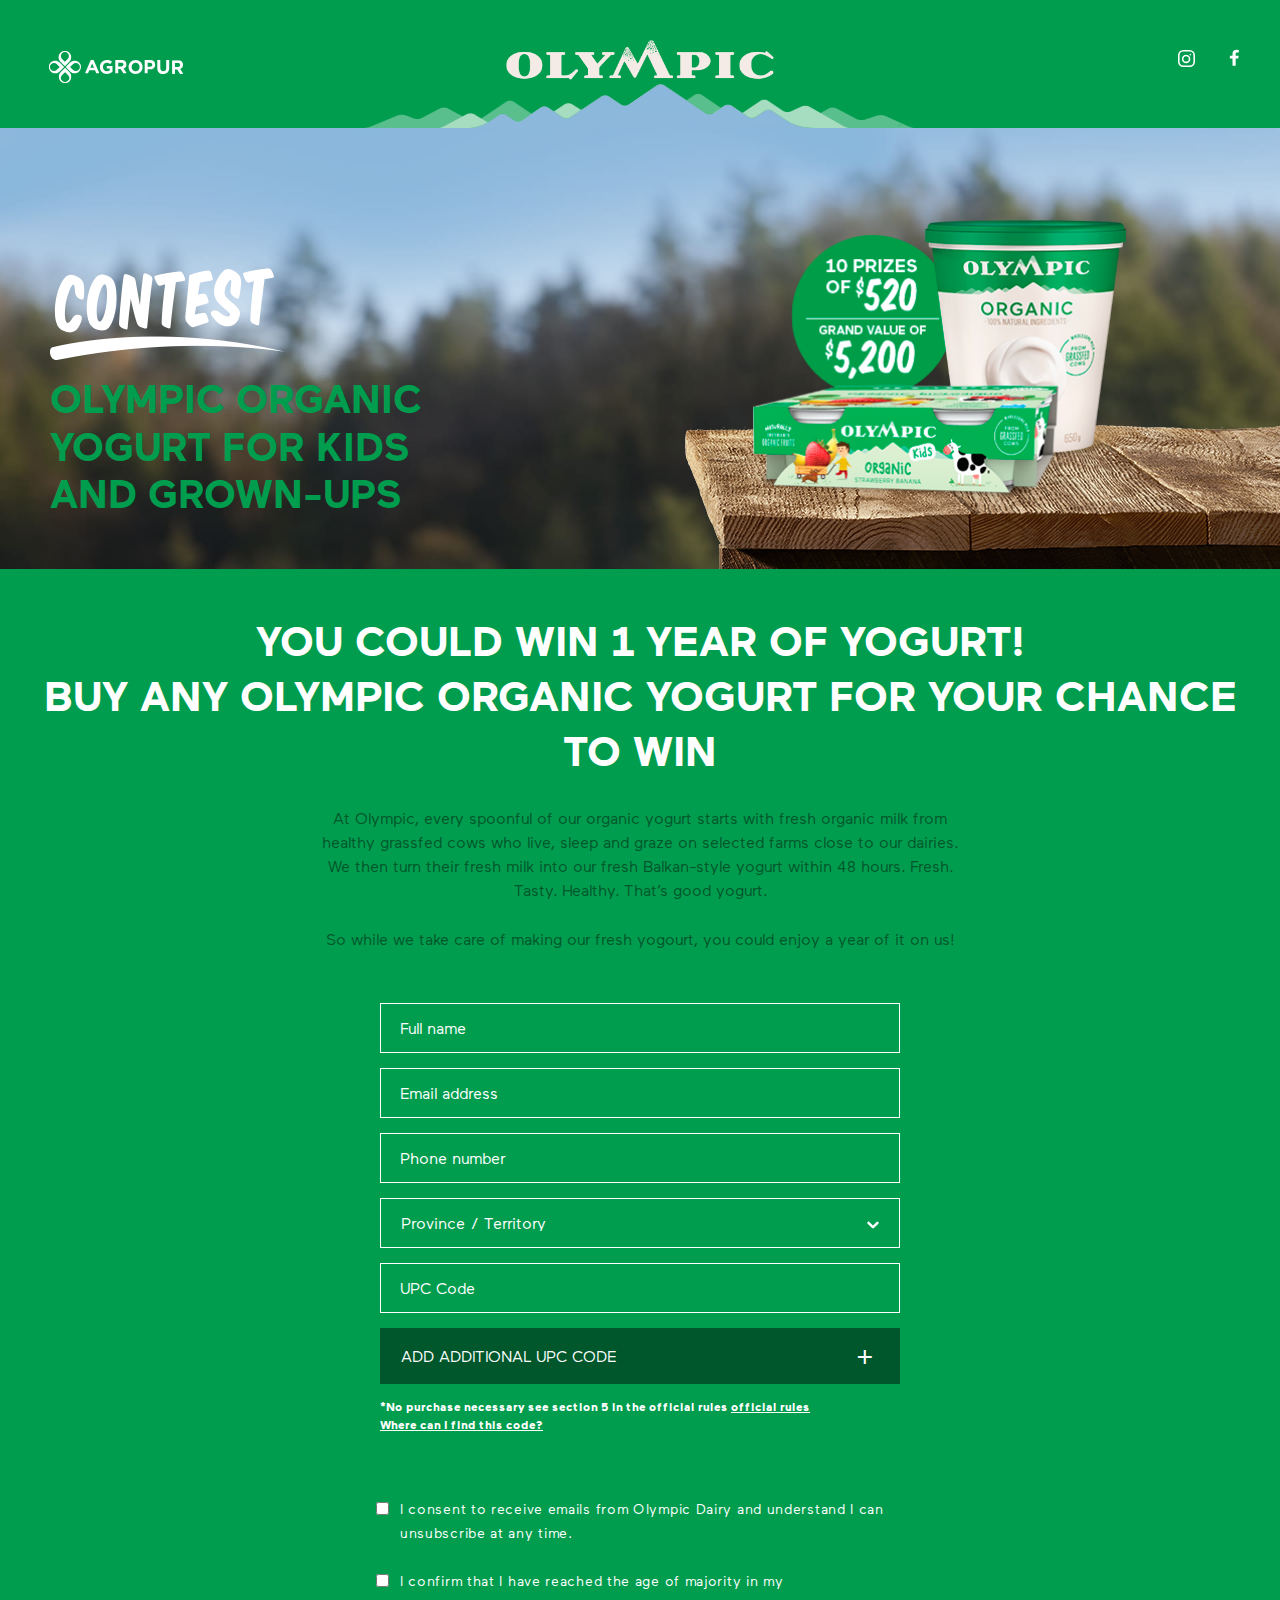
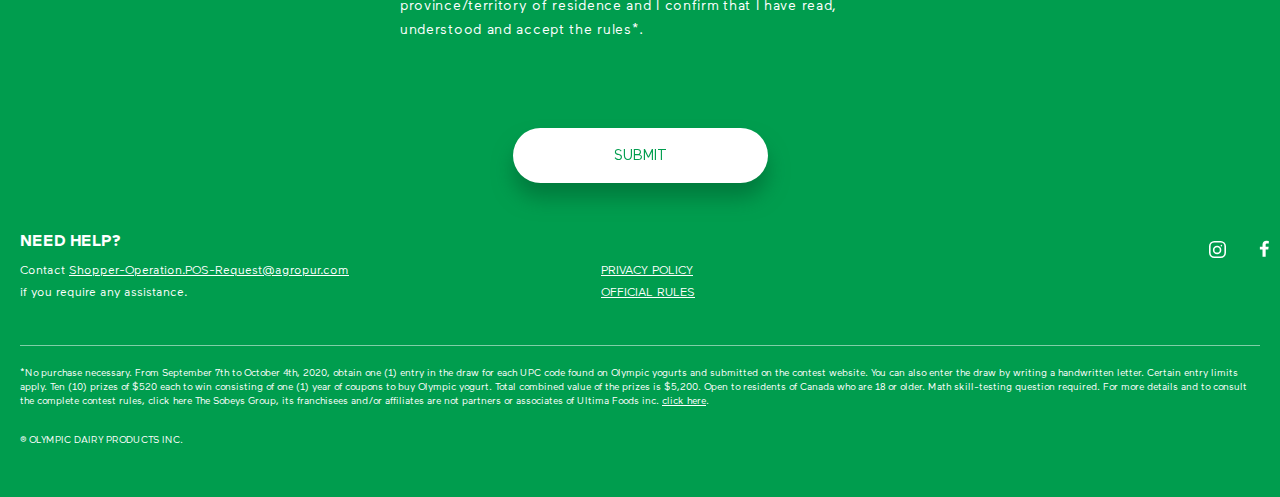
==== index.html @ 2773950c "update =)" ====
<!DOCTYPE html>
<html lang="en">
  <head>
  <!-- Global site tag (gtag.js) - Google Analytics -->
  <script async src="https://www.googletagmanager.com/gtag/js?id=UA-141666870-2"></script>
  <script>
    window.dataLayer = window.dataLayer || [];
    function gtag(){dataLayer.push(arguments);}
    gtag('js', new Date());

    gtag('config', 'UA-141666870-2');
  </script>

  <meta charset="utf-8">
  <meta http-equiv="X-UA-Compatible" content="IE=edge"/>
  <meta name="viewport" content="width=device-width, initial-scale=1"/>
  <meta name="description" content="You could win 1 year of yogurt!">
  <title>Olympic Organic - Win 1 year of yogurt!</title>

  <meta property="og:title" content="You could win 1 year of yogurt!"/>
  <meta property="og:description" content="Olympic Organic - Win 1 year of yogurt!"/>
  <meta property="og:url" content="">
  <meta property="og:type" content="article"/>
  <meta property="og:site_name" content="Olympic Organic - Win 1 year of yogurt!"/>
  <meta name="twitter:card" content="summary" />

  <link rel="stylesheet" href="./css/app.css"/>
  <link rel="icon" type="image/x-icon" href="./img/favicon.ico?v2"/>




  <script src="https://oss.maxcdn.com/html5shiv/3.7.3/html5shiv.min.js"></script>
  <script src="https://oss.maxcdn.com/respond/1.4.2/respond.min.js"></script>
  <script src="https://www.google.com/recaptcha/api.js?hl=en" async defer></script>

</head>


  <body>
    <section class="header-wrapper">

  <div class="header-content-wrapper">
    <div class="content header-content">
      <div class="logo-agropur">
        <svg
  width="192"
  height="46"
  xmlns="http://www.w3.org/2000/svg"
  xmlns:xlink="http://www.w3.org/1999/xlink"
>
  <defs>
    <path id="a" d="M.136.034h18.186V22H.136z"/>
    <path id="c" d="M.085.358h15.8v19.558H.085z"/>
  </defs>
  <g fill="none" fill-rule="evenodd">
    <path d="M43.331 16.636c-3.559-3.515-9.329-3.515-12.887 0L24 23l6.444 6.364c3.558 3.515 9.328 3.515 12.887 0a8.922 8.922 0 0 0 0-12.728m-8.832 10.438L30.375 23l4.124-4.073c2.278-2.25 5.972-2.25 8.25 0a5.71 5.71 0 0 1 0 8.147c-2.278 2.25-5.972 2.25-8.25 0M16.636 2.669c-3.515 3.559-3.515 9.329 0 12.887L23 22l6.364-6.444c3.515-3.559 3.515-9.328 0-12.887a8.922 8.922 0 0 0-12.728 0M27.074 11.5L23 15.625l-4.073-4.124c-2.25-2.278-2.25-5.972 0-8.25a5.71 5.71 0 0 1 8.147 0c2.25 2.278 2.25 5.97 0 8.249M2.669 29.364c3.559 3.515 9.329 3.515 12.887 0L22 23l-6.444-6.364c-3.558-3.515-9.328-3.515-12.887 0a8.921 8.921 0 0 0 0 12.728m8.832-10.438L15.625 23l-4.124 4.073c-2.278 2.25-5.972 2.25-8.25 0a5.71 5.71 0 0 1 0-8.147c2.278-2.25 5.972-2.25 8.25 0" fill="#FEFEFE"/>
    <g transform="translate(14 24)">
      <mask id="b" fill="#fff">
        <use xlink:href="#a"/>
      </mask>
      <path d="M15.658 19.335a9.102 9.102 0 0 0 0-12.867L9.23.034l-6.43 6.434a9.102 9.102 0 0 0 0 12.867 9.088 9.088 0 0 0 12.86 0M5.112 10.517L9.23 6.4l4.115 4.118a5.827 5.827 0 0 1 0 8.237 5.818 5.818 0 0 1-8.23 0 5.827 5.827 0 0 1 0-8.237" fill="#FEFEFE" mask="url(#b)"/>
    </g>
    <path d="M64.018 13L71.96 31.33a.483.483 0 0 1-.452.671h-3.705l-1.77-4.26h-8.179L56.087 32h-3.595a.483.483 0 0 1-.452-.671L59.982 13h4.036zm.495 11.049l-2.567-6.161-2.572 6.16h5.14zM73 23.055V23C73 17.504 77.183 13 82.904 13c3.402 0 5.453.941 7.422 2.654l-2.317 2.858a.475.475 0 0 1-.67.067c-1.315-1.055-2.57-1.657-4.569-1.657-3.023 0-5.425 2.737-5.425 6.023V23c0 3.538 2.375 6.133 5.722 6.133 1.51 0 2.86-.386 3.912-1.16V25.21h-4.182v-3.673H91v8.397C89.057 31.62 86.385 33 82.93 33 77.05 33 73 28.773 73 23.055M95 13h8.691c2.417 0 4.291.678 5.54 1.926 1.06 1.06 1.63 2.552 1.63 4.344v.055c0 3.065-1.656 4.993-4.075 5.887l4.129 6.033c.22.32-.01.755-.399.755h-3.973l-4.074-6.08h-3.287V32H95V13zm8.418 9.23c2.039 0 3.205-1.086 3.205-2.689v-.054c0-1.79-1.25-2.715-3.285-2.715h-4.156v5.457h4.236zM114 23.055V23c0-5.495 4.22-9.999 10.027-9.999 5.807 0 9.973 4.448 9.973 9.945V23C134 28.498 129.78 33 123.972 33c-5.805 0-9.972-4.449-9.972-9.945m15.672 0V23c0-3.314-2.364-6.077-5.7-6.077-3.332 0-5.644 2.707-5.644 6.023V23c0 3.316 2.364 6.077 5.699 6.077 3.334 0 5.645-2.707 5.645-6.02M137 13h7.743c4.522 0 7.257 2.687 7.257 6.569v.053c0 4.398-3.412 6.678-7.664 6.678h-3.166V32H137V13zm7.473 9.58c2.085 0 3.302-1.249 3.302-2.876v-.055c0-1.873-1.3-2.877-3.384-2.877h-3.221v5.809h3.303zM155 24.253V13h4.292v11.139c0 3.207 1.588 4.867 4.208 4.867 2.621 0 4.207-1.603 4.207-4.727V13H172v11.11c0 5.965-3.315 8.89-8.554 8.89-5.243 0-8.446-2.954-8.446-8.747" fill="#FEFEFE"/>
    <g transform="translate(176 13)">
        <mask id="d" fill="#fff">
          <use xlink:href="#c"/>
        </mask>
      <path d="M.085.358h8.582c2.387 0 4.238.698 5.473 1.982 1.046 1.091 1.609 2.628 1.609 4.472v.057c0 3.155-1.635 5.14-4.024 6.06l4.076 6.21c.217.33-.01.777-.394.777h-3.922l-4.026-6.259H4.213v6.26H.085V.357zm8.314 9.5c2.013 0 3.165-1.117 3.165-2.767v-.055c0-1.844-1.236-2.795-3.245-2.795H4.213V9.86H8.4z" fill="#FEFEFE" mask="url(#d)"/>
    </g>
  </g>
</svg>

      </div>

      <img
        class="hero-logo"
        src="./img/logo-olympic.png"
        alt="Olympic logo"
      >

      <div class="hero-nav">
        <a
          class="icon-ig"
          href="https://www.instagram.com/olympic_dairy/?hl=en"
          target="_blank"
        >
          <svg
  width="100%"
  height="100%"
  viewBox="0 0 32 32"
  preserveAspectRatio="xMaxYMax"
>
  <defs>
    <style>
      .white{ fill:#fff; }
    </style>
  </defs>
  <path class="white" d="M19.69,8H13.31A5.31,5.31,0,0,0,8,13.31v6.38A5.31,5.31,0,0,0,13.31,25h6.38A5.31,5.31,0,0,0,25,19.69V13.31A5.31,5.31,0,0,0,19.69,8Zm3.72,11.69a3.74,3.74,0,0,1-3.72,3.72H13.31a3.74,3.74,0,0,1-3.72-3.72V13.31a3.74,3.74,0,0,1,3.72-3.72h6.38a3.74,3.74,0,0,1,3.72,3.72Z"/>
  <path class="white" d="M16.11,12.64a4.25,4.25,0,1,0,4.25,4.25A4.25,4.25,0,0,0,16.11,12.64Zm0,6.9a2.66,2.66,0,1,1,2.66-2.65A2.65,2.65,0,0,1,16.11,19.54Z"/>
  <circle class="white" cx="20.36" cy="12.64" r="0.77"/>
</svg>

        </a>
        <a
          class="icon-fb"
          href="https://www.facebook.com/OlympicDairy"
          target="_blank"
        >
          <svg
  width="100%"
  height="100%"
  viewBox="0 0 32 32"
  preserveAspectRatio="xMaxYMax"
>
  <defs>
    <style>
      .white { fill:#fff; fill-rule:evenodd; }
    </style>
  </defs>
  <path class="white" d="M20.8,7.9v2.54H19.18c-1.27,0-1.51.56-1.51,1.38v1.82h3l-.41,2.85H17.67v7.29H14.51v-7.3H11.88V13.64h2.63v-2.1c0-2.43,1.6-3.76,3.94-3.76a20.89,20.89,0,0,1,2.35.12Z"/>
</svg>

        </a>
      </div>
    </div>
  </div>


  <div class="content">

    <div
      class="k-thx-bye d-none"
      data-confirmation
    >
      <h1 class="confirmation-heading">
        <img
          class="thank-you-raster"
          src="./img/hero-thank-you.png"
          alt="Thank you for your entry"
        />
      </h1>
      <div class="confirmation-subheading">
        Your inscription is being submitted. Good luck!
      </div>
      <a
        class="agropur-btn discover-cta"
        href="https://www.olympicdairy.com/home"
      >
        Purchase more Olympic Organic yogurt for even more chances to win
      </a>
    </div>

  </div>


  <div class="products-display">

    <div data-toggle class="hero-wrapper">
      <h1 class="hero-heading">
        <img
          class="hero-heading-img"
          src="./img/hero-banner-heading01.png"
          alt="olympic organic yogurt for kids and grown-ups"
        >
        <span>
          olympic organic yogurt for kids and grown-ups
        </span>
      </h1>
    </div>
    <div class="yogurt-pots-container">
      <img
        class="yogurt-pots"
        src="./img/hero-banner-products02.png"
        alt="Pots of Olympic yogurt aligned on wooden planks"
      />
      <div class="planks"></div>
    </div>
  </div>

</section>


    <section class="content tagline-container" data-toggle>
  <div class="tagline tagline-01">
    YOU COULD WIN 1 YEAR OF YOGURT!
  </div>
  <div class="tagline tagline-02">
    BUY ANY OLYMPIC ORGANIC YOGURT FOR YOUR CHANCE TO WIN
  </div>
  <div class="tagline tagline-03">

  </div>


  <p class="long-tagline">
    At Olympic, every spoonful of our organic yogurt starts with fresh organic milk from healthy grassfed cows who live, sleep and graze on selected farms close to our dairies. We then turn their fresh milk into our fresh Balkan-style yogurt within 48 hours. Fresh. Tasty. Healthy. That’s good yogurt.
  </p>
   <p class="long-tagline">
    So while we take care of making our fresh yogourt, you could enjoy a year of it on us!
  </p>
  <p class="long-tagline long-tagline-01">

  </p>
  <p class="long-tagline long-tagline-02">

  </p>
</section>


    <section class="content form-wrapper" data-toggle>
      <div class="form container">
        <form
  id="contestForm"
  name="olympicContestForm"
  class="validate"
  autocomplete="off"
  action="/"
  method="POST"
  data-num-upc-fields-visible="1"
  data-netlify-recaptcha="true"
  data-netlify="true"
>

  <fieldset class="form-group col-12 p-md-0">
    <input
      type="text"
      id="fullName"
      name="fullName"
      class="form-control"
      required
    >
    <label class="form-control-placeholder" for="fullName">Full name</label>
  </fieldset>



  <fieldset class="form-group col-12 p-md-0">
    <input
      type="email"
      id="emailAddress"
      name="emailAddress"
      class="form-control email"
      required
    >
    <label class="form-control-placeholder" for="emailAddress">Email address</label>
  </fieldset>



  <fieldset class="form-group col-12 p-md-0">
    <input
      type="text"
      id="phoneNumber"
      name="phoneNumber"
      class="form-control"
      pattern="^[\+]?[(]?[0-9]{3}[)]?[-\s\.]?[0-9]{3}[-\s\.]?[0-9]{4,6}$"
      title="Invalid phone number"
      required
    >
    <label class="form-control-placeholder" for="phoneNumber">Phone number</label>
  </fieldset>



  <fieldset class="form-group col-12 p-md-0">
    <select
      id="provinceName"
      name="province"
      class="form-control province-select"
      required
    >
      <option selected="selected" disabled="disabled" value="">
        Province / Territory
      </option>
      <option value="AB">Alberta</option>
      <option value="BC">British Columbia</option>
      <option value="MB">Manitoba</option>
      <option value="NB">New Brunswick</option>
      <option value="NL">Newfoundland and Labrador</option>
      <option value="NS">Nova Scotia</option>
      <option value="ON">Ontario</option>
      <option value="PE">Prince Edward Island</option>
      <option value="SK">Saskatchewan</option>
      <option value="NT">Northwest Territories</option>
      <option value="NU">Nunavut</option>
      <option value="YT">Yukon</option>
      <option value="QC">Quebec</option>
    </select>
  </fieldset>



  <fieldset class="form-group col-12 p-md-0">
    <input
      type="text"
      id="upcCode0"
      name="upcCode0"
      class="form-control upc-code-input"
      required
      aria-describedby="upcDescription"
    >
    <label
      class="form-control-placeholder"
      for="upcCode0"
    >UPC Code</label>
    <div id="upcDescription" class="sr-only">The UPC code is located on the packaging of your Olympic Organic product as seen in the image below.  The exact location may vary based on the item of purchase. Simply copy all 12 numbers into the entry form.</div>
  </fieldset>



  <div
    id="additionalUpcContainer"
    class="form-group col-12 p-md-0"
  >
    <fieldset
      class="form-group col-12 p-x-0 mt4 hidden-upc"
      id="hiddenUPC1"
    >
      <input
        type="text"
        id="upcCode1"
        name="upcCode1"
        class="form-control upc-code-input"
        aria-describedby="upcDescription"
      >
      <label
        class="form-control-placeholder"
        for="upcCode1"
      >Additional UPC Code #1</label>
    </fieldset>
    <fieldset
      class="form-group col-12 p-x-0 mt4 hidden-upc"
      id="hiddenUPC2"
    >
      <input
        type="text"
        id="upcCode2"
        name="upcCode2"
        class="form-control upc-code-input"
        aria-describedby="upcDescription"
      >
      <label
        class="form-control-placeholder"
        for="upcCode2"
      >Additional UPC Code #2</label>
    </fieldset>
    <fieldset
      class="form-group col-12 p-x-0 mt4 hidden-upc"
      id="hiddenUPC3"
    >
      <input
        type="text"
        id="upcCode3"
        name="upcCode3"
        class="form-control upc-code-input"
        aria-describedby="upcDescription"
      >
      <label
        class="form-control-placeholder"
        for="upcCode3"
      >Additional UPC Code #3</label>
    </fieldset>
  </div>
  <fieldset
    class="form-group col-12 p-md-0"
    id="addUpcCodeContainer"
  >
    <button
      type="button"
      id="addUpcCode"
      class="btn agropur-btn add-upc-code-btn"
    >
      <span class="label">Add additional UPC code</span>
      <span class="plus-icon">+</span>
    </button>
  </fieldset>



  <div class="form-group col-12 p-md-0 additional-help">
    <div
      id="upcCodeHelp"
      class="no-purchase-necessary"
    >
      *No purchase necessary see section 5 in the official rules
      <a href="/files/olympic-contest-rules-en.pdf">official rules</a>
    </div>
    <div
      tabindex="0"
      class="help-message"
      data-toggle="tooltip"
      data-placement="bottom"
      title="The UPC code is located on the packaging of your Olympic Organic product as seen in the image below.  The exact location may vary based on the item of purchase. Simply copy all 12 numbers into the entry form. <br><div class='text-center pt-3'><img src='./img/upc.png' /></span> "
    >Where can I find this code?</div>
  </div>



  <div class="captcha-container">
    <div
      id="gRecaptcha"
      class="g-recaptcha"
      data-sitekey="6Lf3IbAUAAAAAP-q4TpZBT5dZRCLkTZSFWK0sGec"
      data-theme="dark"
    ></div>
    <div class="captcha-error error-message">
      This field is required
    </div>
  </div>



  <fieldset class="check-container col-12 px-md-0">

    <div class="form-check">
      <input
        type="checkbox"
        id="subscribeCheck"
        name="subscribeCheck"
        value="true"
        class="form-check-input"
      />
      <label class="form-check-label" for="subscribeCheck">
        I consent to receive emails from Olympic Dairy and understand I can unsubscribe at any time.
      </label>
    </div>



    <div class="form-check">
      <input
        type="checkbox"
        id="rulesCheck"
        name="rulesCheck"
        value="true"
        class="form-check-input"
        required
      />
      <label class="form-check-label" for="rulesCheck">
        I confirm that I have reached the age of majority in my province/territory of residence and I confirm that I have read, understood and accept the rules*.
      </label>
    </div>

  </fieldset>



  <input
    class="hidden"
    type="text"
    id="language"
    name="language"
    value="en"
  />



  <div class="form-group col-12 p-md-0 submit-entry-container">
    <button
      type="submit"
      id="submitEntry"
      class="btn agropur-btn"
    >Submit</button>
  </div>

</form>

      </div>
    </section>

    <footer class="footer-wrapper">
  <div class="content">

    <div class="footer-nav">


      <div class="footer-column col-40-percent need-help-col">
        <h2 class="need-help-heading">Need help?</h2>
        <small class="need-help-text">
          <span>Contact <a href="mailto:Shopper-Operation.POS-Request@agropur.com">Shopper-Operation.POS-Request@agropur.com</a></span>
          <span>if you require any assistance.</span>
        </small>
      </div>



      <div class="footer-column col-40-percent admin-links">
        <ul class="link-list">
          <li class="list-item">
            <a href="https://www.olympicdairy.com/privacy" class="footer-link" target="_blank">Privacy Policy</a>
          </li>
          <li class="list-item">
            <a href="/files/olympic-contest-rules-en.pdf" class="footer-link">Official Rules</a>
          </li>
        </ul>
      </div>



      <div class="footer-column col-20-percent social-col">
        <ul class="link-list">
          <li class="list-item">
            <a
              href="https://www.instagram.com/olympic_dairy/?hl=en"
              target="_blank"
              class="social-link"
            >
              <svg
  width="100%"
  height="100%"
  viewBox="0 0 32 32"
  preserveAspectRatio="xMaxYMax"
>
  <defs>
    <style>
      .white{ fill:#fff; }
    </style>
  </defs>
  <path class="white" d="M19.69,8H13.31A5.31,5.31,0,0,0,8,13.31v6.38A5.31,5.31,0,0,0,13.31,25h6.38A5.31,5.31,0,0,0,25,19.69V13.31A5.31,5.31,0,0,0,19.69,8Zm3.72,11.69a3.74,3.74,0,0,1-3.72,3.72H13.31a3.74,3.74,0,0,1-3.72-3.72V13.31a3.74,3.74,0,0,1,3.72-3.72h6.38a3.74,3.74,0,0,1,3.72,3.72Z"/>
  <path class="white" d="M16.11,12.64a4.25,4.25,0,1,0,4.25,4.25A4.25,4.25,0,0,0,16.11,12.64Zm0,6.9a2.66,2.66,0,1,1,2.66-2.65A2.65,2.65,0,0,1,16.11,19.54Z"/>
  <circle class="white" cx="20.36" cy="12.64" r="0.77"/>
</svg>

            </a>
          </li>
          <li class="list-item">
            <a
              href="https://www.facebook.com/OlympicDairy"
              target="_blank"
              class="social-link"
            >
              <svg
  width="100%"
  height="100%"
  viewBox="0 0 32 32"
  preserveAspectRatio="xMaxYMax"
>
  <defs>
    <style>
      .white { fill:#fff; fill-rule:evenodd; }
    </style>
  </defs>
  <path class="white" d="M20.8,7.9v2.54H19.18c-1.27,0-1.51.56-1.51,1.38v1.82h3l-.41,2.85H17.67v7.29H14.51v-7.3H11.88V13.64h2.63v-2.1c0-2.43,1.6-3.76,3.94-3.76a20.89,20.89,0,0,1,2.35.12Z"/>
</svg>

            </a>
          </li>
        </ul>
      </div>


    </div>

    <div class="footer-small-print-container">
      <small class="footer-small-print">
         *No purchase necessary. From September 7th to October 4th, 2020, obtain one (1) entry in the draw for each UPC code found on Olympic yogurts and submitted on the contest website. You can also enter the draw by writing a handwritten letter. Certain entry limits apply. Ten (10) prizes of $520 each to win consisting of one (1) year of coupons to buy Olympic yogurt. Total combined value of the prizes is $5,200. Open to residents of Canada who are 18 or older. Math skill-testing question required. For more details and to consult the complete contest rules, click here The Sobeys Group, its franchisees and/or affiliates are not partners or associates of Ultima Foods inc. <a href="/files/olympic-contest-rules-en.pdf">click here</a>.
      </small>
      <small class="footer-copyrights">
        ® Olympic Dairy Products Inc.
      </small>
    </div>

  </div>
</footer>


    <script src="./js/vendor.js"></script>
    <script src="./js/app.js"></script>
  </body>
</html>
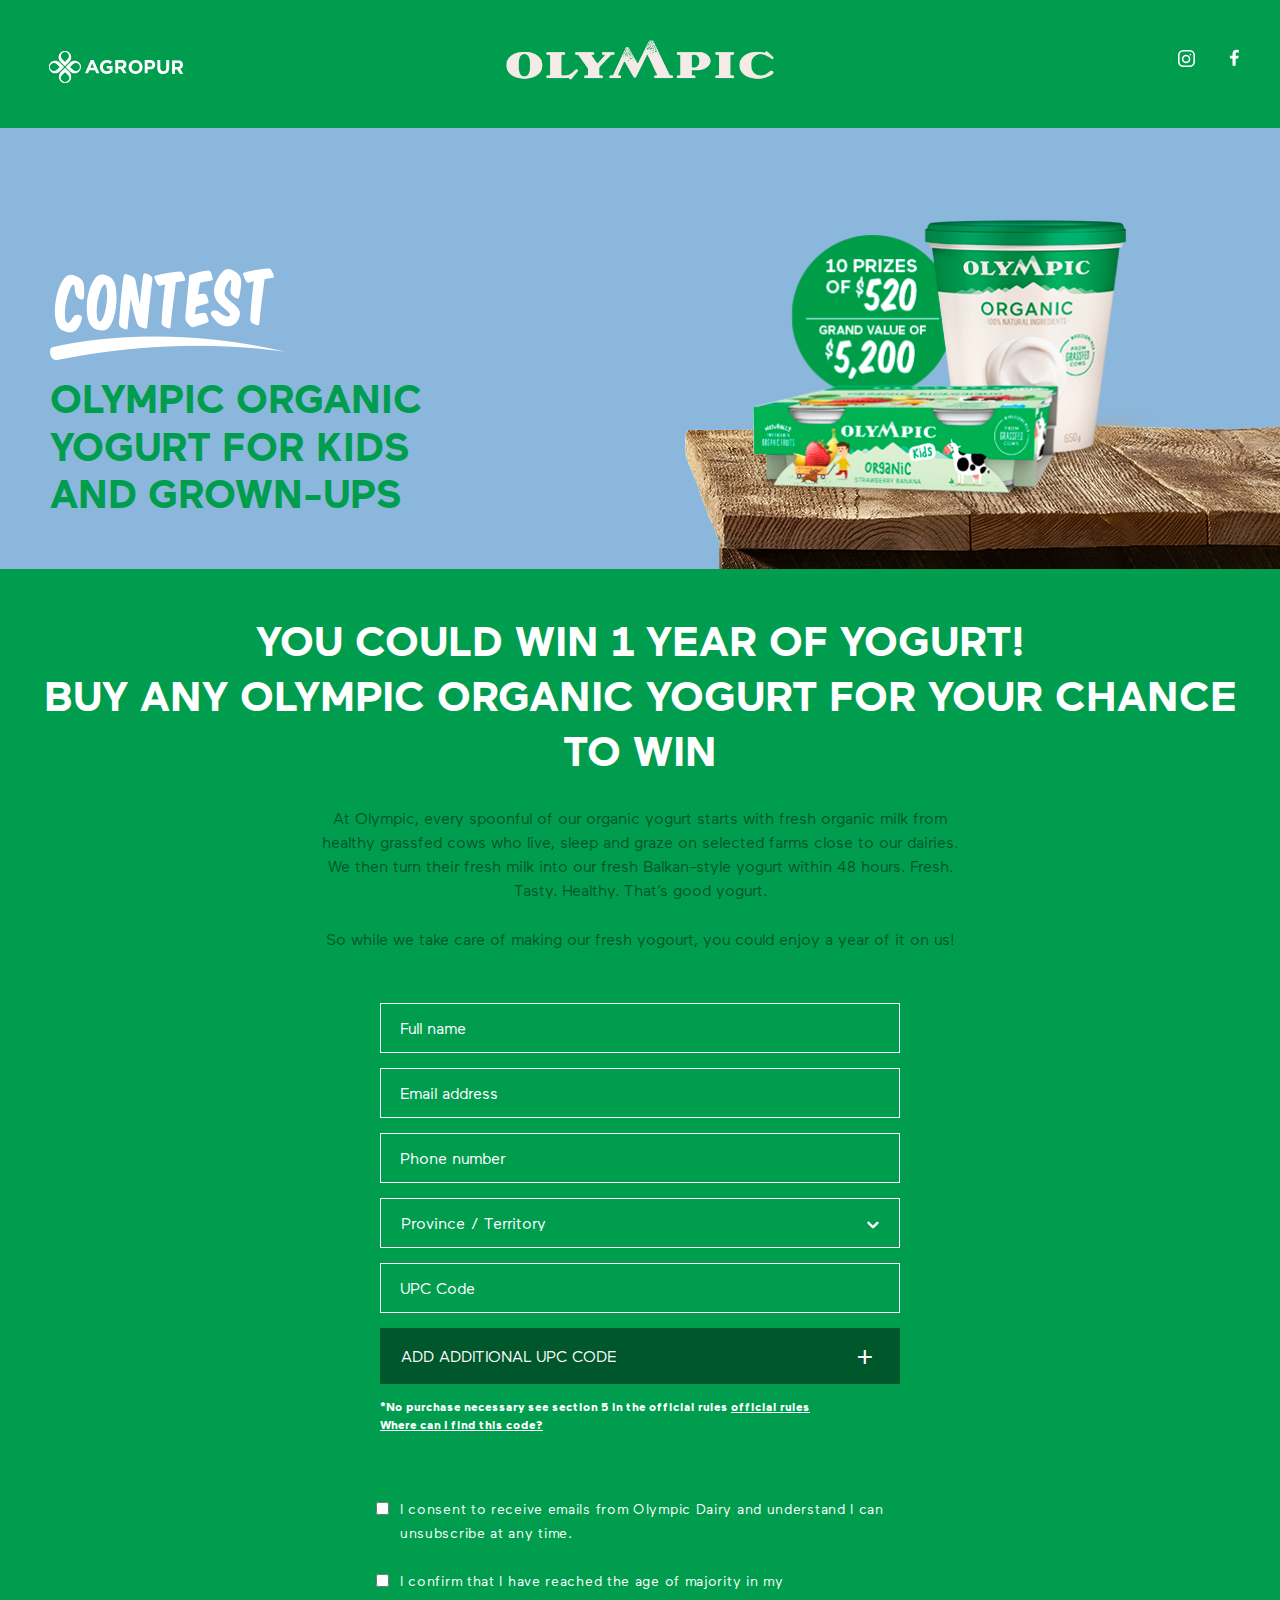
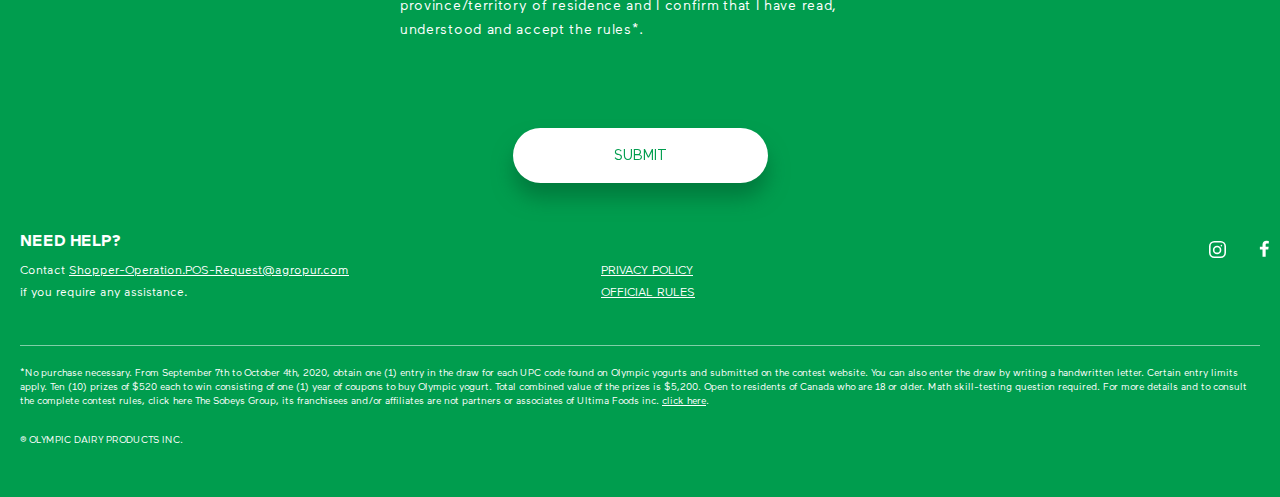
==== commit 9304a8e8: "updated =)" ====
--- a/index.html
+++ b/index.html
@@ -27,19 +27,19 @@
   <link rel="stylesheet" href="./css/app.css"/>
   <link rel="icon" type="image/x-icon" href="./img/favicon.ico?v2"/>
 
-
-
-
+  
+  
+  
   <script src="https://oss.maxcdn.com/html5shiv/3.7.3/html5shiv.min.js"></script>
   <script src="https://oss.maxcdn.com/respond/1.4.2/respond.min.js"></script>
   <script src="https://www.google.com/recaptcha/api.js?hl=en" async defer></script>
-
+  
 </head>
 
 
   <body>
     <section class="header-wrapper">
-
+  
   <div class="header-content-wrapper">
     <div class="content header-content">
       <div class="logo-agropur">
@@ -125,10 +125,10 @@
       </div>
     </div>
   </div>
-
+  
 
   <div class="content">
-
+    
     <div
       class="k-thx-bye d-none"
       data-confirmation
@@ -150,12 +150,12 @@
         Purchase more Olympic Organic yogurt for even more chances to win
       </a>
     </div>
-
-  </div>
-
-
+    
+  </div>
+
+  
   <div class="products-display">
-
+    
     <div data-toggle class="hero-wrapper">
       <h1 class="hero-heading">
         <img
@@ -177,7 +177,7 @@
       <div class="planks"></div>
     </div>
   </div>
-
+  
 </section>
 
 
@@ -189,7 +189,7 @@
     BUY ANY OLYMPIC ORGANIC YOGURT FOR YOUR CHANCE TO WIN
   </div>
   <div class="tagline tagline-03">
-
+    
   </div>
 
 
@@ -200,10 +200,10 @@
     So while we take care of making our fresh yogourt, you could enjoy a year of it on us!
   </p>
   <p class="long-tagline long-tagline-01">
-
+    
   </p>
   <p class="long-tagline long-tagline-02">
-
+    
   </p>
 </section>
 
@@ -221,7 +221,7 @@
   data-netlify-recaptcha="true"
   data-netlify="true"
 >
-
+  
   <fieldset class="form-group col-12 p-md-0">
     <input
       type="text"
@@ -232,9 +232,9 @@
     >
     <label class="form-control-placeholder" for="fullName">Full name</label>
   </fieldset>
-
-
-
+  
+
+  
   <fieldset class="form-group col-12 p-md-0">
     <input
       type="email"
@@ -245,9 +245,9 @@
     >
     <label class="form-control-placeholder" for="emailAddress">Email address</label>
   </fieldset>
-
-
-
+  
+
+  
   <fieldset class="form-group col-12 p-md-0">
     <input
       type="text"
@@ -260,9 +260,9 @@
     >
     <label class="form-control-placeholder" for="phoneNumber">Phone number</label>
   </fieldset>
-
-
-
+  
+
+  
   <fieldset class="form-group col-12 p-md-0">
     <select
       id="provinceName"
@@ -288,9 +288,9 @@
       <option value="QC">Quebec</option>
     </select>
   </fieldset>
-
-
-
+  
+
+  
   <fieldset class="form-group col-12 p-md-0">
     <input
       type="text"
@@ -306,9 +306,9 @@
     >UPC Code</label>
     <div id="upcDescription" class="sr-only">The UPC code is located on the packaging of your Olympic Organic product as seen in the image below.  The exact location may vary based on the item of purchase. Simply copy all 12 numbers into the entry form.</div>
   </fieldset>
-
-
-
+  
+
+  
   <div
     id="additionalUpcContainer"
     class="form-group col-12 p-md-0"
@@ -375,9 +375,9 @@
       <span class="plus-icon">+</span>
     </button>
   </fieldset>
-
-
-
+  
+
+  
   <div class="form-group col-12 p-md-0 additional-help">
     <div
       id="upcCodeHelp"
@@ -394,9 +394,9 @@
       title="The UPC code is located on the packaging of your Olympic Organic product as seen in the image below.  The exact location may vary based on the item of purchase. Simply copy all 12 numbers into the entry form. <br><div class='text-center pt-3'><img src='./img/upc.png' /></span> "
     >Where can I find this code?</div>
   </div>
-
-
-
+  
+
+  
   <div class="captcha-container">
     <div
       id="gRecaptcha"
@@ -408,11 +408,11 @@
       This field is required
     </div>
   </div>
-
-
-
+  
+
+  
   <fieldset class="check-container col-12 px-md-0">
-
+    
     <div class="form-check">
       <input
         type="checkbox"
@@ -425,9 +425,9 @@
         I consent to receive emails from Olympic Dairy and understand I can unsubscribe at any time.
       </label>
     </div>
-
-
-
+    
+
+    
     <div class="form-check">
       <input
         type="checkbox"
@@ -441,11 +441,11 @@
         I confirm that I have reached the age of majority in my province/territory of residence and I confirm that I have read, understood and accept the rules*.
       </label>
     </div>
-
-  </fieldset>
-
-
-
+    
+  </fieldset>
+  
+
+  
   <input
     class="hidden"
     type="text"
@@ -453,9 +453,9 @@
     name="language"
     value="en"
   />
-
-
-
+  
+
+  
   <div class="form-group col-12 p-md-0 submit-entry-container">
     <button
       type="submit"
@@ -463,7 +463,7 @@
       class="btn agropur-btn"
     >Submit</button>
   </div>
-
+  
 </form>
 
       </div>
@@ -474,7 +474,7 @@
 
     <div class="footer-nav">
 
-
+      
       <div class="footer-column col-40-percent need-help-col">
         <h2 class="need-help-heading">Need help?</h2>
         <small class="need-help-text">
@@ -482,9 +482,9 @@
           <span>if you require any assistance.</span>
         </small>
       </div>
-
-
-
+      
+
+      
       <div class="footer-column col-40-percent admin-links">
         <ul class="link-list">
           <li class="list-item">
@@ -495,9 +495,9 @@
           </li>
         </ul>
       </div>
-
-
-
+      
+
+      
       <div class="footer-column col-20-percent social-col">
         <ul class="link-list">
           <li class="list-item">
@@ -548,7 +548,7 @@
           </li>
         </ul>
       </div>
-
+      
 
     </div>
 
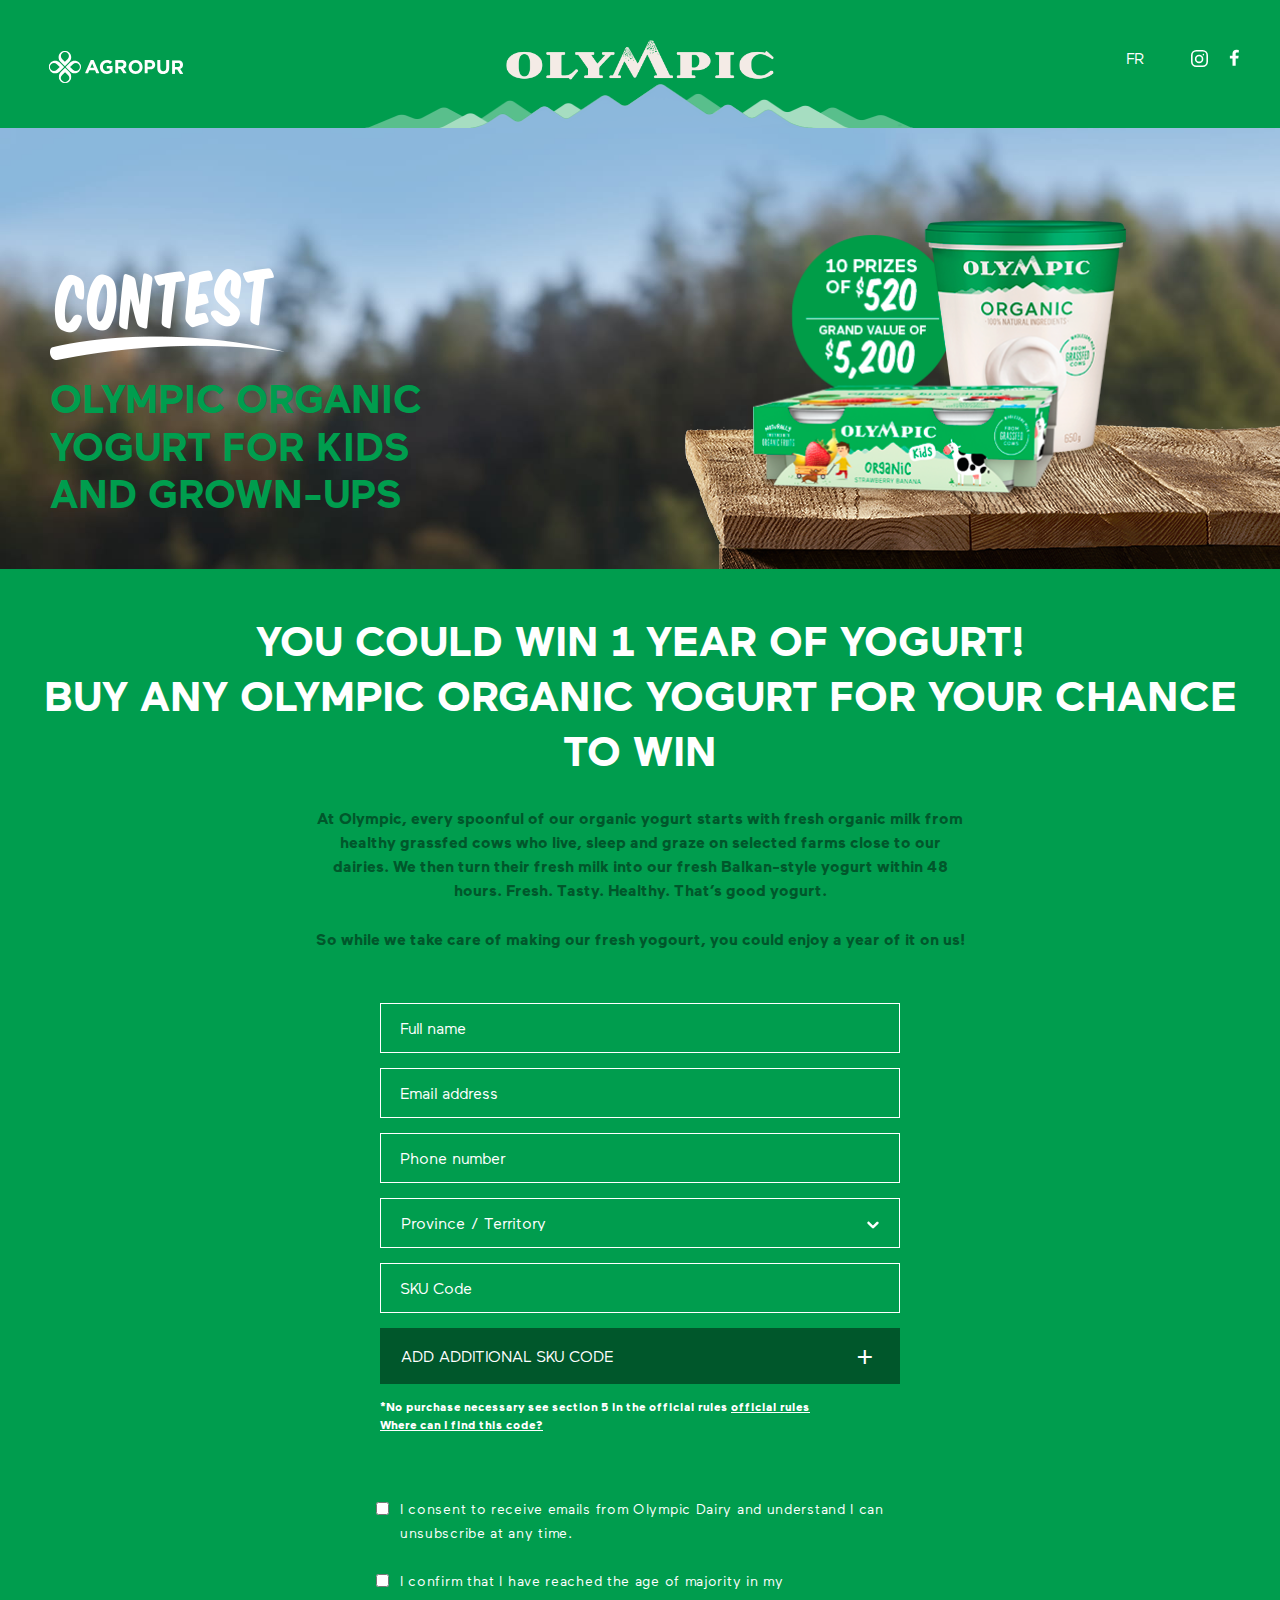
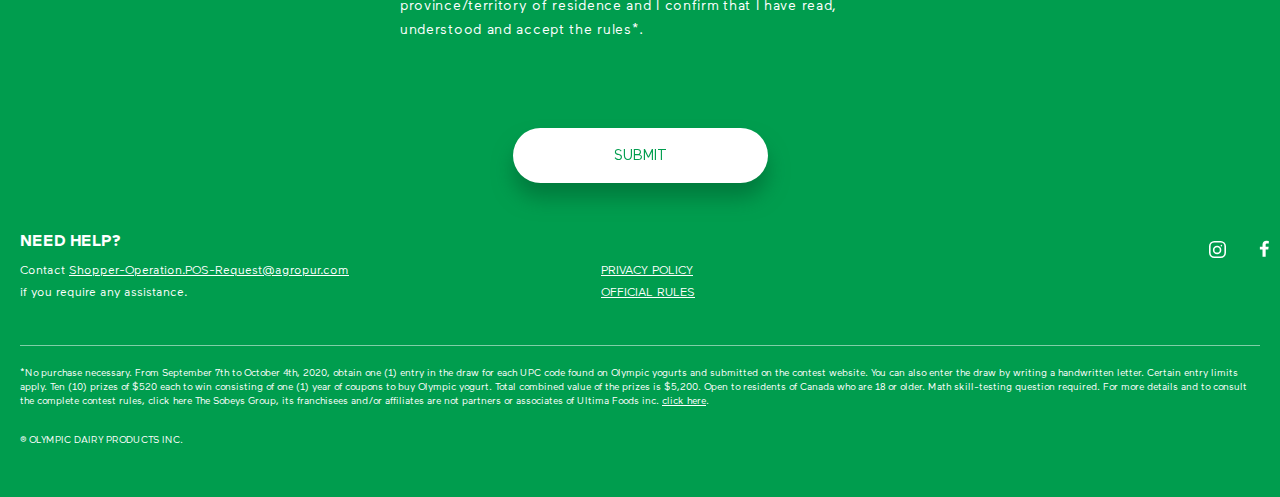
==== commit 0fbdd528: "Update" ====
--- a/index.html
+++ b/index.html
@@ -24,12 +24,10 @@
   <meta property="og:site_name" content="Olympic Organic - Win 1 year of yogurt!"/>
   <meta name="twitter:card" content="summary" />
 
-  <link rel="stylesheet" href="./css/app.css"/>
-  <link rel="icon" type="image/x-icon" href="./img/favicon.ico?v2"/>
-
-  
-  
-  
+  <link rel="stylesheet" href="../css/app.css"/>
+  <link rel="icon" type="image/x-icon" href="../img/favicon.ico?v2"/>
+
+
   <script src="https://oss.maxcdn.com/html5shiv/3.7.3/html5shiv.min.js"></script>
   <script src="https://oss.maxcdn.com/respond/1.4.2/respond.min.js"></script>
   <script src="https://www.google.com/recaptcha/api.js?hl=en" async defer></script>
@@ -73,13 +71,18 @@
 
       </div>
 
+    <a href=" https://www.olympicdairy.com/home">
       <img
         class="hero-logo"
-        src="./img/logo-olympic.png"
+        src="/img/logo-olympic.png"
         alt="Olympic logo"
       >
+    </a>
 
       <div class="hero-nav">
+        <a class="text-link" href="/fr">
+        FR
+        </a>
         <a
           class="icon-ig"
           href="https://www.instagram.com/olympic_dairy/?hl=en"
@@ -136,7 +139,7 @@
       <h1 class="confirmation-heading">
         <img
           class="thank-you-raster"
-          src="./img/hero-thank-you.png"
+          src="/img/hero-thank-you.png"
           alt="Thank you for your entry"
         />
       </h1>
@@ -160,7 +163,7 @@
       <h1 class="hero-heading">
         <img
           class="hero-heading-img"
-          src="./img/hero-banner-heading01.png"
+          src="/img/hero-banner-heading01.png"
           alt="olympic organic yogurt for kids and grown-ups"
         >
         <span>
@@ -171,7 +174,7 @@
     <div class="yogurt-pots-container">
       <img
         class="yogurt-pots"
-        src="./img/hero-banner-products02.png"
+        src="/img/hero-banner-products02.png"
         alt="Pots of Olympic yogurt aligned on wooden planks"
       />
       <div class="planks"></div>
@@ -303,8 +306,8 @@
     <label
       class="form-control-placeholder"
       for="upcCode0"
-    >UPC Code</label>
-    <div id="upcDescription" class="sr-only">The UPC code is located on the packaging of your Olympic Organic product as seen in the image below.  The exact location may vary based on the item of purchase. Simply copy all 12 numbers into the entry form.</div>
+    >SKU Code</label>
+    <div id="upcDescription" class="sr-only">The SKU code is located on the packaging of your Olympic Organic product as seen in the image below.  The exact location may vary based on the item of purchase. Simply copy all 12 numbers into the entry form.</div>
   </fieldset>
   
 
@@ -327,7 +330,7 @@
       <label
         class="form-control-placeholder"
         for="upcCode1"
-      >Additional UPC Code #1</label>
+      >Additional SKU Code #1</label>
     </fieldset>
     <fieldset
       class="form-group col-12 p-x-0 mt4 hidden-upc"
@@ -343,7 +346,7 @@
       <label
         class="form-control-placeholder"
         for="upcCode2"
-      >Additional UPC Code #2</label>
+      >Additional SKU Code #2</label>
     </fieldset>
     <fieldset
       class="form-group col-12 p-x-0 mt4 hidden-upc"
@@ -359,7 +362,7 @@
       <label
         class="form-control-placeholder"
         for="upcCode3"
-      >Additional UPC Code #3</label>
+      >Additional SKU Code #3</label>
     </fieldset>
   </div>
   <fieldset
@@ -371,7 +374,7 @@
       id="addUpcCode"
       class="btn agropur-btn add-upc-code-btn"
     >
-      <span class="label">Add additional UPC code</span>
+      <span class="label">Add additional SKU code</span>
       <span class="plus-icon">+</span>
     </button>
   </fieldset>
@@ -391,7 +394,7 @@
       class="help-message"
       data-toggle="tooltip"
       data-placement="bottom"
-      title="The UPC code is located on the packaging of your Olympic Organic product as seen in the image below.  The exact location may vary based on the item of purchase. Simply copy all 12 numbers into the entry form. <br><div class='text-center pt-3'><img src='./img/upc.png' /></span> "
+      title="The SKU code is located on the packaging of your Olympic Organic product as seen in the image below.  The exact location may vary based on the item of purchase. Simply copy all 12 numbers into the entry form. <br><div class='text-center pt-3'><img src='../img/upc.png' /></span> "
     >Where can I find this code?</div>
   </div>
   
@@ -488,7 +491,7 @@
       <div class="footer-column col-40-percent admin-links">
         <ul class="link-list">
           <li class="list-item">
-            <a href="https://www.olympicdairy.com/privacy" class="footer-link" target="_blank">Privacy Policy</a>
+            <a href="https://www.olympicdairy.com/privacy-policy" class="footer-link" target="_blank">Privacy Policy</a>
           </li>
           <li class="list-item">
             <a href="/files/olympic-contest-rules-en.pdf" class="footer-link">Official Rules</a>
@@ -565,7 +568,7 @@
 </footer>
 
 
-    <script src="./js/vendor.js"></script>
-    <script src="./js/app.js"></script>
+    <script src="../js/vendor.js"></script>
+    <script src="../js/app.js"></script>
   </body>
 </html>
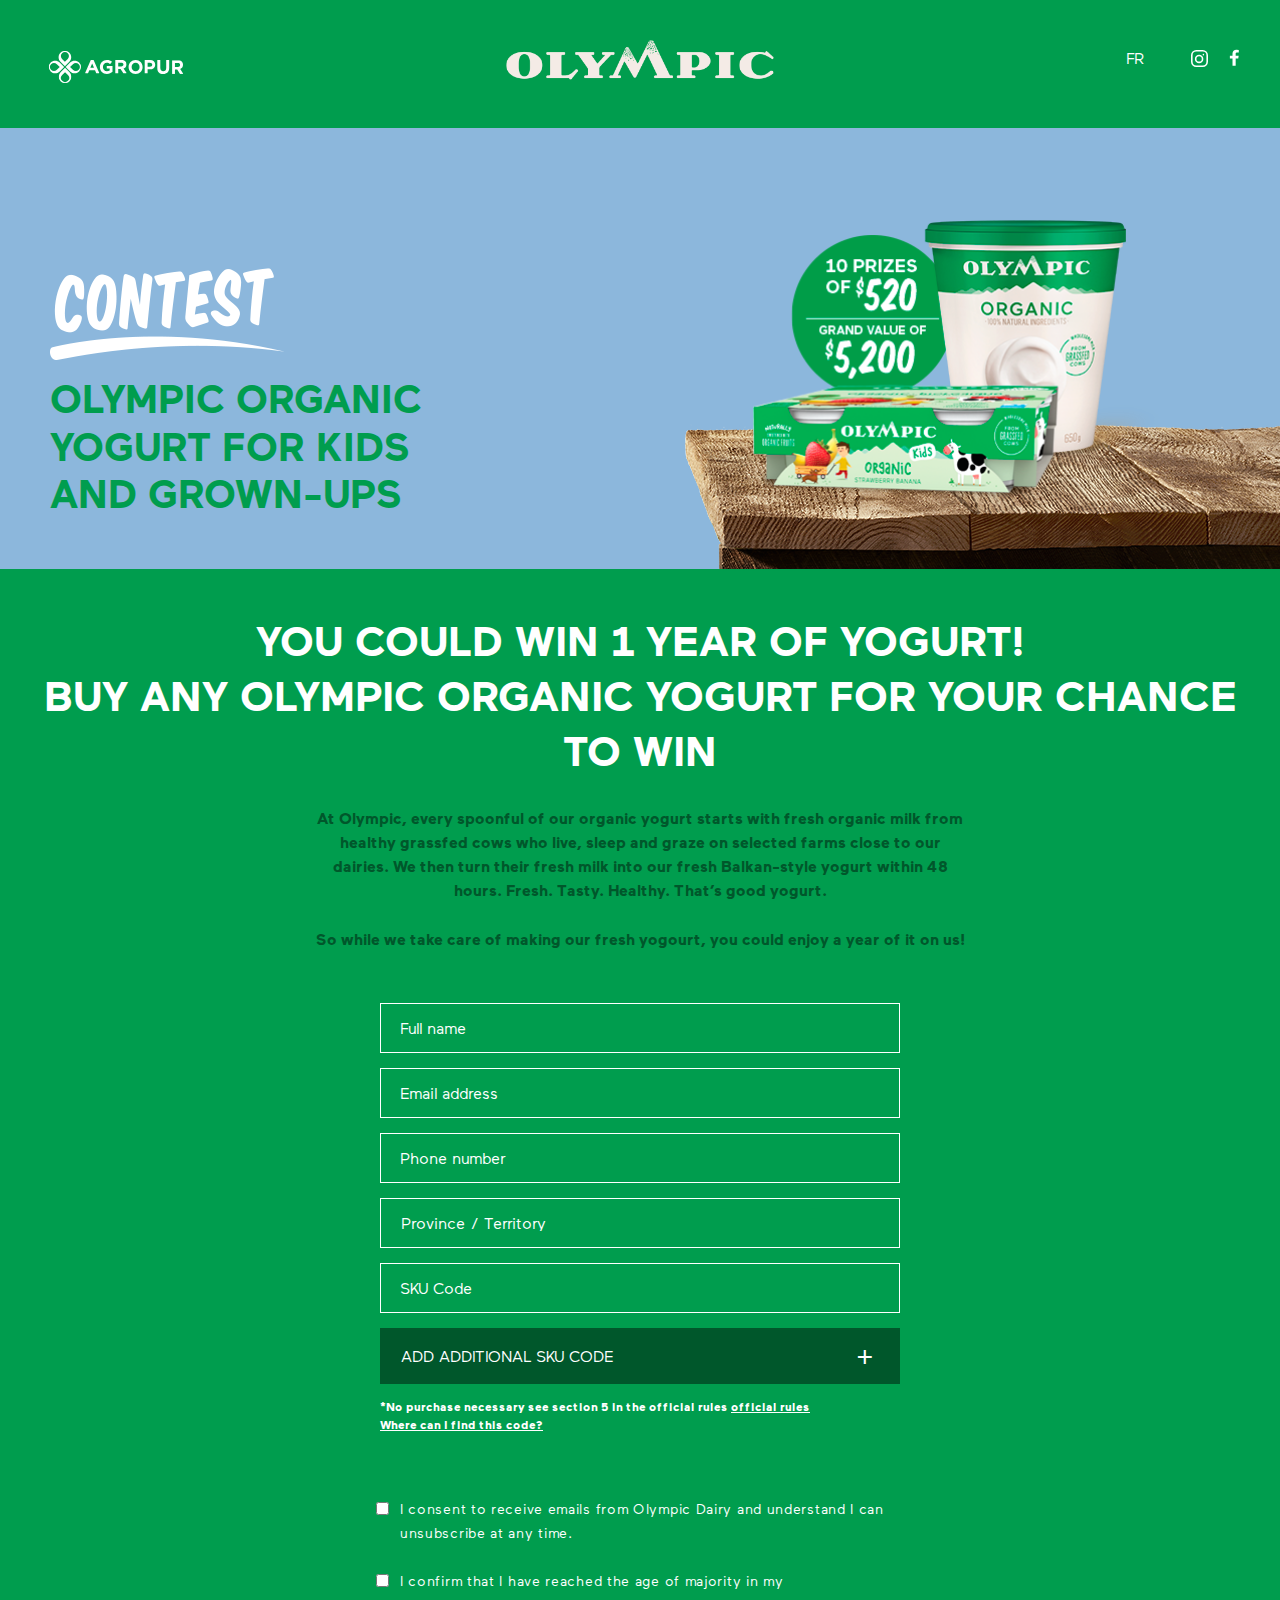
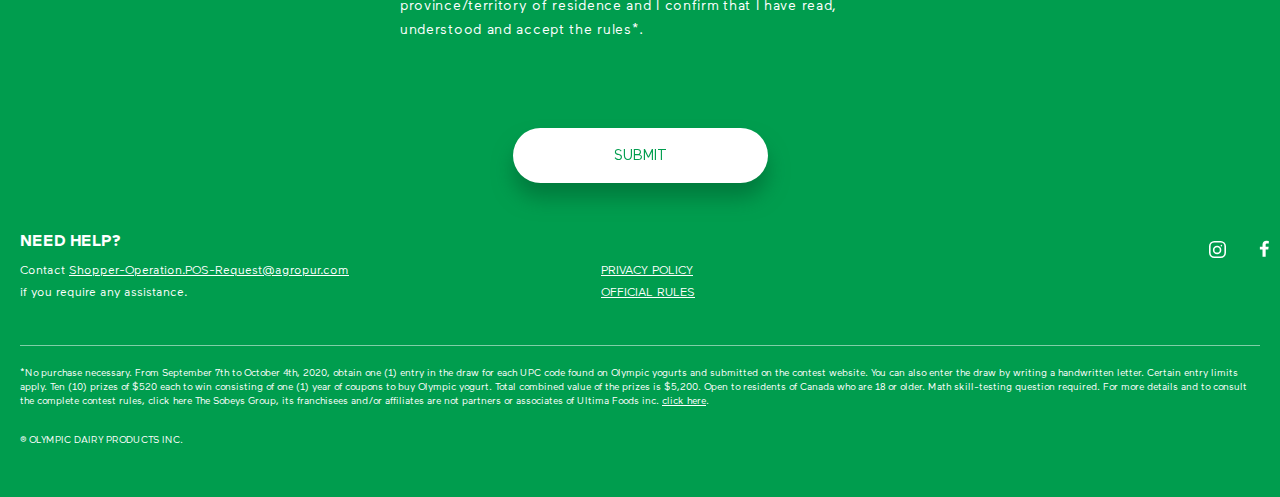
==== commit ee74fa4f: "one more commit =)" ====
--- a/index.html
+++ b/index.html
@@ -24,20 +24,20 @@
   <meta property="og:site_name" content="Olympic Organic - Win 1 year of yogurt!"/>
   <meta name="twitter:card" content="summary" />
 
-  <link rel="stylesheet" href="../css/app.css"/>
-  <link rel="icon" type="image/x-icon" href="../img/favicon.ico?v2"/>
+  <link rel="stylesheet" href="./css/app.css"/>
+  <link rel="icon" type="image/x-icon" href="./img/favicon.ico?v2"/>
 
 
   <script src="https://oss.maxcdn.com/html5shiv/3.7.3/html5shiv.min.js"></script>
   <script src="https://oss.maxcdn.com/respond/1.4.2/respond.min.js"></script>
   <script src="https://www.google.com/recaptcha/api.js?hl=en" async defer></script>
-  
+
 </head>
 
 
   <body>
     <section class="header-wrapper">
-  
+
   <div class="header-content-wrapper">
     <div class="content header-content">
       <div class="logo-agropur">
@@ -394,7 +394,7 @@
       class="help-message"
       data-toggle="tooltip"
       data-placement="bottom"
-      title="The SKU code is located on the packaging of your Olympic Organic product as seen in the image below.  The exact location may vary based on the item of purchase. Simply copy all 12 numbers into the entry form. <br><div class='text-center pt-3'><img src='../img/upc.png' /></span> "
+      title="The SKU code is located on the packaging of your Olympic Organic product as seen in the image below.  The exact location may vary based on the item of purchase. Simply copy all 12 numbers into the entry form. <br><div class='text-center pt-3'><img src='./img/upc.png' /></span> "
     >Where can I find this code?</div>
   </div>
   
@@ -568,7 +568,7 @@
 </footer>
 
 
-    <script src="../js/vendor.js"></script>
-    <script src="../js/app.js"></script>
+    <script src="./js/vendor.js"></script>
+    <script src="./js/app.js"></script>
   </body>
 </html>
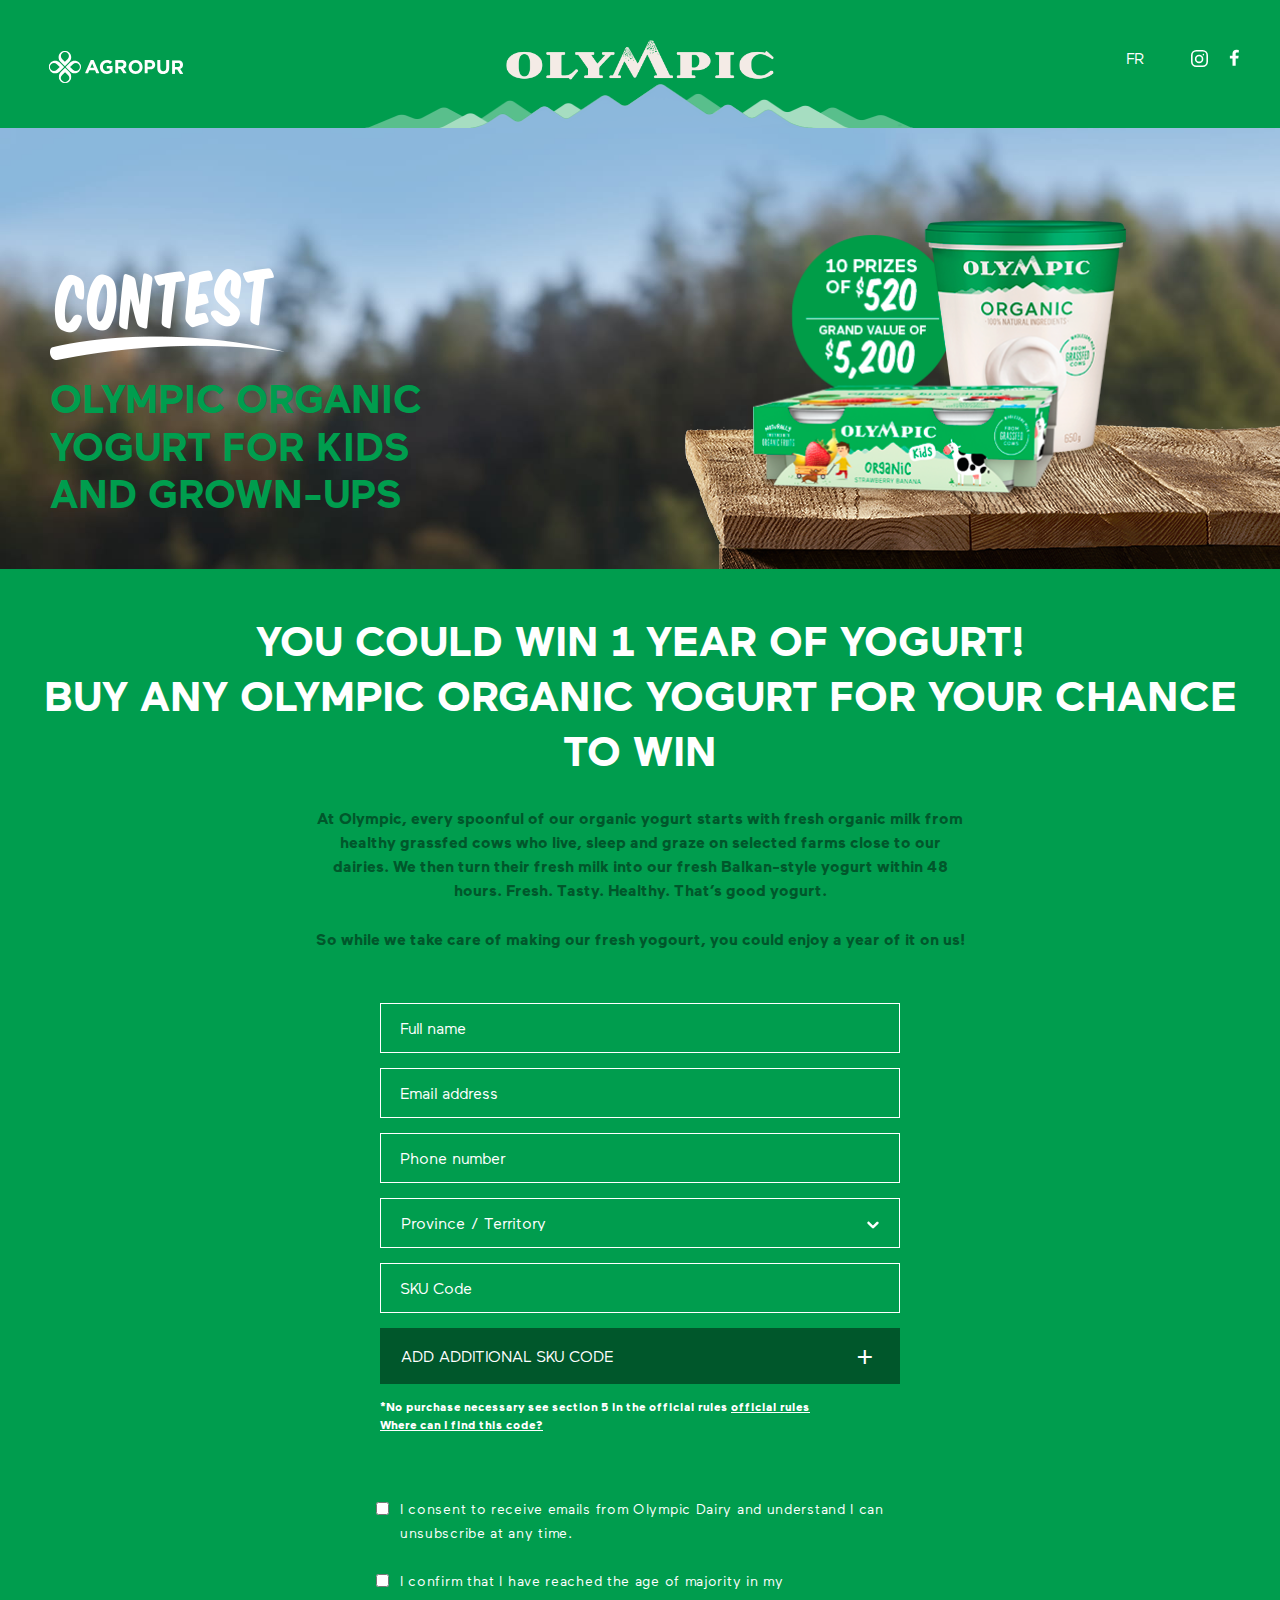
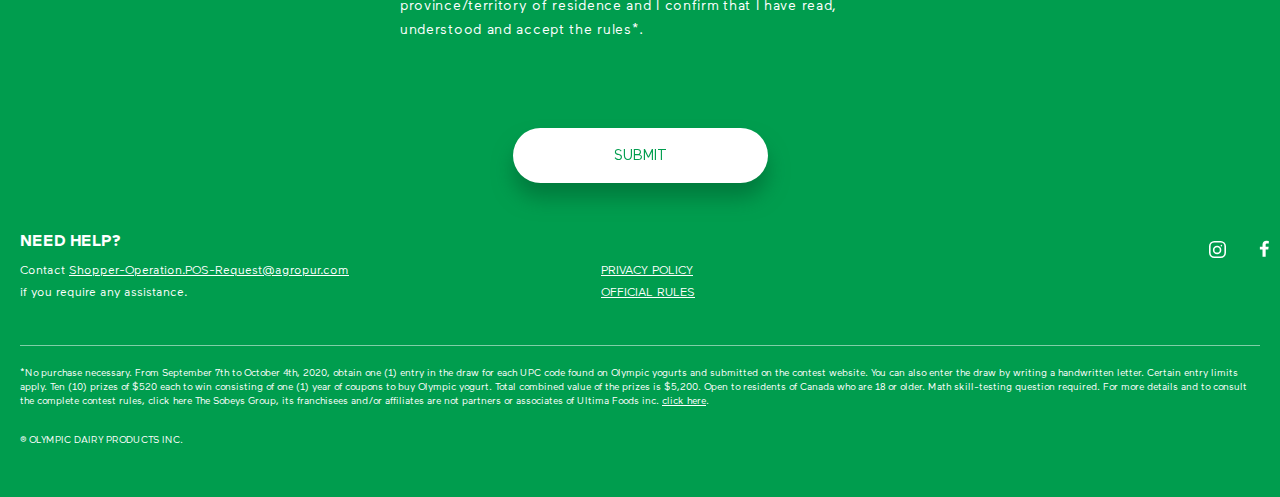
==== commit ed8b3f3e: "sdg" ====
--- a/index.html
+++ b/index.html
@@ -74,13 +74,13 @@
     <a href=" https://www.olympicdairy.com/home">
       <img
         class="hero-logo"
-        src="/img/logo-olympic.png"
+        src="./img/logo-olympic.png"
         alt="Olympic logo"
       >
     </a>
 
       <div class="hero-nav">
-        <a class="text-link" href="/fr">
+        <a class="text-link" href="./fr">
         FR
         </a>
         <a
@@ -139,7 +139,7 @@
       <h1 class="confirmation-heading">
         <img
           class="thank-you-raster"
-          src="/img/hero-thank-you.png"
+          src="./img/hero-thank-you.png"
           alt="Thank you for your entry"
         />
       </h1>
@@ -163,7 +163,7 @@
       <h1 class="hero-heading">
         <img
           class="hero-heading-img"
-          src="/img/hero-banner-heading01.png"
+          src="./img/hero-banner-heading01.png"
           alt="olympic organic yogurt for kids and grown-ups"
         >
         <span>
@@ -174,7 +174,7 @@
     <div class="yogurt-pots-container">
       <img
         class="yogurt-pots"
-        src="/img/hero-banner-products02.png"
+        src="./img/hero-banner-products02.png"
         alt="Pots of Olympic yogurt aligned on wooden planks"
       />
       <div class="planks"></div>
